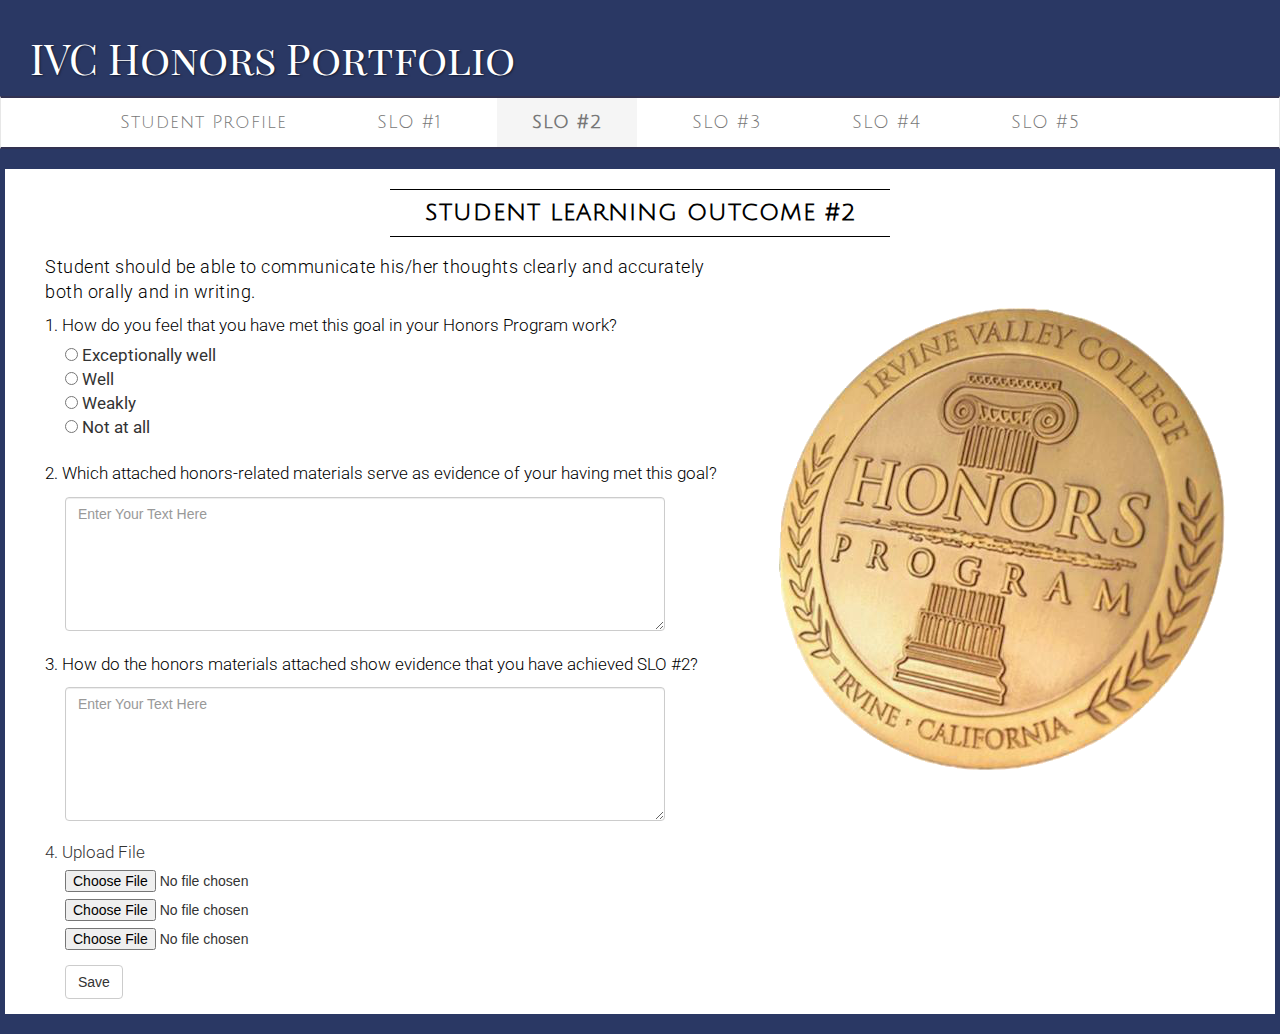
==== SLO2.html @ 1f9bc881 "IVC website as it is now" ====
<!DOCTYPE html>
    <html lang="en">

    <head>
         <meta charset="utf-8">
         <!--Allows for mobile viewing of webpages-->
         <meta name="viewport" content="width=device-width, initial-scale=1.0">
         <title>Honors Portfolio</title> 
         <!-- Linking the Bootstrap CSS to our HTML -->
         <link href="css/bootstrap.css" rel="stylesheet">
	 <link href="css/style.css" rel="stylesheet"> 
	 <link href='http://fonts.googleapis.com/css?family=Playfair+Display+SC' rel='stylesheet' type='text/css'>
	 <link href='http://fonts.googleapis.com/css?family=Roboto:300' rel='stylesheet' type='text/css'>
         <link href='http://fonts.googleapis.com/css?family=Julius+Sans+One' rel='stylesheet' type='text/css'>
    </head>

    <body>
      <div class="brand brand-shift">IVC Honors Portfolio</div>
      
  
      <!-- NAVIGATION BAR STUFF IS HERE --> 
      <nav class="navbar navbar-default" role="navigation">
        <div class="container">
            <div class="navbar-header">
                <button type="button" class="navbar-toggle" data-toggle="collapse" data-target=".navbar-ex1-collapse">
                    <span class="sr-only">Toggle navigation</span>
                    <span class="icon-bar"></span>
                    <span class="icon-bar"></span>
                    <span class="icon-bar"></span>
                </button>
                <a class="navbar-brand" href="student_profile.html">IVC HONORS PORTFOLIO</a>
            </div>
          
            <div class="collapse navbar-collapse navbar-ex1-collapse">
                <ul class="nav navbar-nav next-line">
                    <li><a href="student_profile.html">Student Profile</a>
                    </li>
                    <li><a href="SLO1.html">SLO #1</a>
                    </li>
                    <li class="chosen"><a href="SLO2.html">SLO #2</a>
                    </li>
                    <li><a href="SLO3.html">SLO #3</a>
                    </li>
		    <li><a href="SLO4.html">SLO #4</a>
                    </li>
		    <li><a href="SLO5.html">SLO #5</a>
                    </li>
                </ul>
            </div>
        
        </div>

    </nav>
    <!-- NAVIGATION BAR STUFF ENDS HERE -->

    <!-- SEGMENTED BOX STARTS HERE -->
    <div class="row">
            <div class="box">
                <div class="col-lg-12">
                    <hr class="top-bar">
                    <h2 class="intro-text text-center">Student Learning Outcome #2
                    </h2>
                    <hr class="bot-bar">
		    <img class="img-responsive img-border img-right slo-img" src="img/honors_medalion.png" alt="">
		    <h3 class="slo-text text-left first-line">Student should be able to communicate his/her thoughts 
				clearly and accurately
		    </h3>
		    <h3 class="slo-text text-left second-line"> both orally and in writing.
		    </h3>
		
		    <form>
			<p class="p-fonts">1. How do you feel that you have met this goal in your Honors Program work?</p>
			<div class="radio-border">
			   <input type="radio" name="SLO21" id="SLO21" value="Exceptionally_Well"> Exceptionally well<br>
			   <input type="radio" name="SLO21" id="SLO21" value="Well"> Well<br>
			   <input type="radio" name="SLO21" id="SLO21" value="Weakly"> Weakly<br>
			   <input type="radio" name="SLO21" id="SLO21" value="Not_At_All"> Not at all<br>
			</div>
		    </form>

		    <form>
			<p class="p-fonts">2. Which attached honors-related materials serve as evidence of your having met this goal?</p>
			<div class="slo-textbox-size">
			   <textarea class="form-control" rows="6" id="SLO22" placeholder="Enter Your Text Here"></textarea>
			</div>
		    </form>

		    <form>
			<p class="p-fonts">3. How do the honors materials attached show evidence that you have achieved SLO #2?</p>
			<div class="slo-textbox-size">
			   <textarea class="form-control" rows="6" id="SLO23" placeholder="Enter Your Text Here"></textarea>
			</div>
		    </form>

		    <form>
		       <div class="form-group">
    			  <label class="p-fonts">4. Upload File</label>
    		    	  <input type="file" class="slo-btn slo-file-upload" id="SLO241">
    			  <input type="file" class="slo-btn slo-file-upload" id="SLO242">
    			  <input type="file" class="slo-btn slo-file-upload" id="SLO243">
  		       </div>
		    </form>

		    <form>
			<div class="form-group">
			   <button type="submit" class="btn btn-default slo-btn">Save</button>
			</div>
		    </form>

                </div>
            </div>
        </div>
        <!-- SEGMENTED BOX ENDS HERE -->


       <script src="js/jquery-1.10.2.js"></script>
       <script src="js/bootstrap.js"></script>
    </body>
</html>
---- css/style.css ----
/* MOBILE STUFF GOES HERE */

body {
  background: rgba(19,34,83,0.9);
  -webkit-background-size: cover;
  -moz-background-size: cover;
  -o-background-size: cover;
  background-size: cover;
}

h1, h2, h4, h5, h6 {
  text-transform: uppercase;
  letter-spacing: 1px;
  color: #000000;
  margin-top: 10px;
  margin-bottom: 10px;
}

h3 {
  letter-spacing: 1px;
  font-weight: 1000;
  color: #000000;
}

p {
  line-height: 1.6;
  color: #000;
  margin-top: 10px;
  margin-bottom: 5px;
}

hr {
  border-color: #000000;
  max-width: 500px;
}

.profile-bars {
  max-width: 400px;
}

.top-bar {
  margin-bottom: 0px;
}

.bot-bar {
  margin-top: 0px;
}

label {
  font-family: 'Roboto', sans-serif;
  font-size: 1.2em;
  font-weight: 300;
}

form {
  margin-left: 25px;
}

/* NAVBAR STUFF GOES HERE */
.brand{
  display: none;
}


.navbar-brand {
  font-family:  'Playfair Display SC', serif;
  letter-spacing: 1px;
  font-size: 1em;
  color:#ffffff;
}

.navbar-nav {
  font-family: 'Julius Sans One', sans-serif;
  float: center;
  letter-spacing: 1px;
  font-weight: 550;
  background: #ffffff;
  color:#000000;
}

.navbar-default {
  background: #ffffff;
}

.brand-name {
  font-weight: 700;
  font-size: 1.5em;
  text-transform: capitalize;
  letter-spacing: normal;
  background:#ffffff;
}
/* NAV BAR STUFF ENDS HERE */


/* SEGMENTED BOX FOR THE FORM STARTS HERE */
.row {
  margin-right: 0px;
  margin-left: 0px;
}

.box {
  background: #ffffff;
  margin-bottom: 20px;
  margin-right: 5px;
  margin-left: 5px;
}

.intro-text {
  font-family: 'Julius Sans One', sans-serif;
  font-weight: bold;
  text-transform: uppercase;
  letter-spacing: 1px;
  font-size: 1.675em;
  color:#000000;
}

.slo-text {
  font-family: 'Roboto', sans-serif;
  letter-spacing: .5px;
  font-size: 1.3em;
  font-weight: 300;
  color:#000000;
  margin-left: 25px;
}

.first-line {
  margin-bottom: 5px;
}

.second-line {
  margin-top: 0px;
}

.img-full {
  max-width: 100%;
  height: auto;
}

.img-responsive {
  max-width: 60%;
}

.img-border {
  float: none;
  margin: 0 auto 0;
  border: none;
}

.img-right {
  float: none;
  margin: 0 auto 0;
}

.radio-border {
  font-family: 'Roboto', sans-serif;
  margin: 4px 20px 20px;
  font-size: 1.2em;
}

.slo-textbox-size {
  max-width: 600px;
  margin-left: 20px;
  margin-bottom: 20px;
  margin-top: 10px;
}

.p-fonts {
  font-family: 'Roboto', sans-serif;
  font-weight: 300;
  font-size: 1.2em;
}

.slo-btn {
  margin-left:20px;
}

.slo-file-upload {
  margin-bottom: 7px;
}
/* SEGMENTED BOX FOR THE FORM ENDS HERE */

/* MOBILE STUFF ENDS HERE */


/* WEB STUFF STARTS HERE */
@media screen and (min-width: 768px) {

.brand {
  display: inherit;
  font-family:  'Playfair Display SC', serif;
  font-size: 3em;
  line-height: normal;
  text-align: left;
  text-transform: capitalize;
  margin: 0;
  padding: 30px 0 10px;
  color: #fff;
  text-shadow: 1px 1px 2px rgba(0, 0, 0, 0.5);
}

.brand-shift {
  margin-left: 30px;
}

/* NAVBAR STUFF STARTS HERE */
.navbar {
  border-radius: 0;
}

.navbar-header {
  display: none;
}

.navbar {
  min-height: 0;
}

.navbar-default {
  background: #ffffff;
  border-top: 2px solid #323251;
  border-bottom: 2px solid #323251;
}

.nav>li>a {
  padding: 15px;
}

.navbar-nav>li>a {
  line-height: normal;
}

.navbar-nav>li {
  margin-left: 0px;
  margin-right: 20px;
  padding-right: 20px;
  padding-left: 20px;
}

.navbar-nav {
  float: center;
  margin: 0 auto;
  display: table;
  table-layout: fixed;
  font-size: 1.25em;
  letter-spacing: 1px;
  color: #ffffff;
}

.next-line {
  float: center;
}

.chosen{
  font-weight: bold;
  background: #f5f5f5;
}

/* NAVBAR STUFF ENDS HERE */

/* IMAGE STUFF STARTS HERE */
.img-right {
  float: right;
  margin-top: 30px;
  margin-right: 60px;
  margin-bottom: 30px;
  border:none;
}

.slo-img {
  max-width: 40%;
  margin-right: 35px;
  margin-top: 50px;
  margin-bottom: 50px;
}

.profile-img {
  margin-top: 15px;
}
/* IMAGE STUFF ENDS HERE */

.textbox-size {
  width: 600px;
}

.student-profile-form {
  margin-left: 50px;
}

}
/* WEB STUFF ENDS HERE */


@media screen and (min-width: 1200px) {
    .box:after {
        content: '';
        display: table;
        clear: both;
    }
}
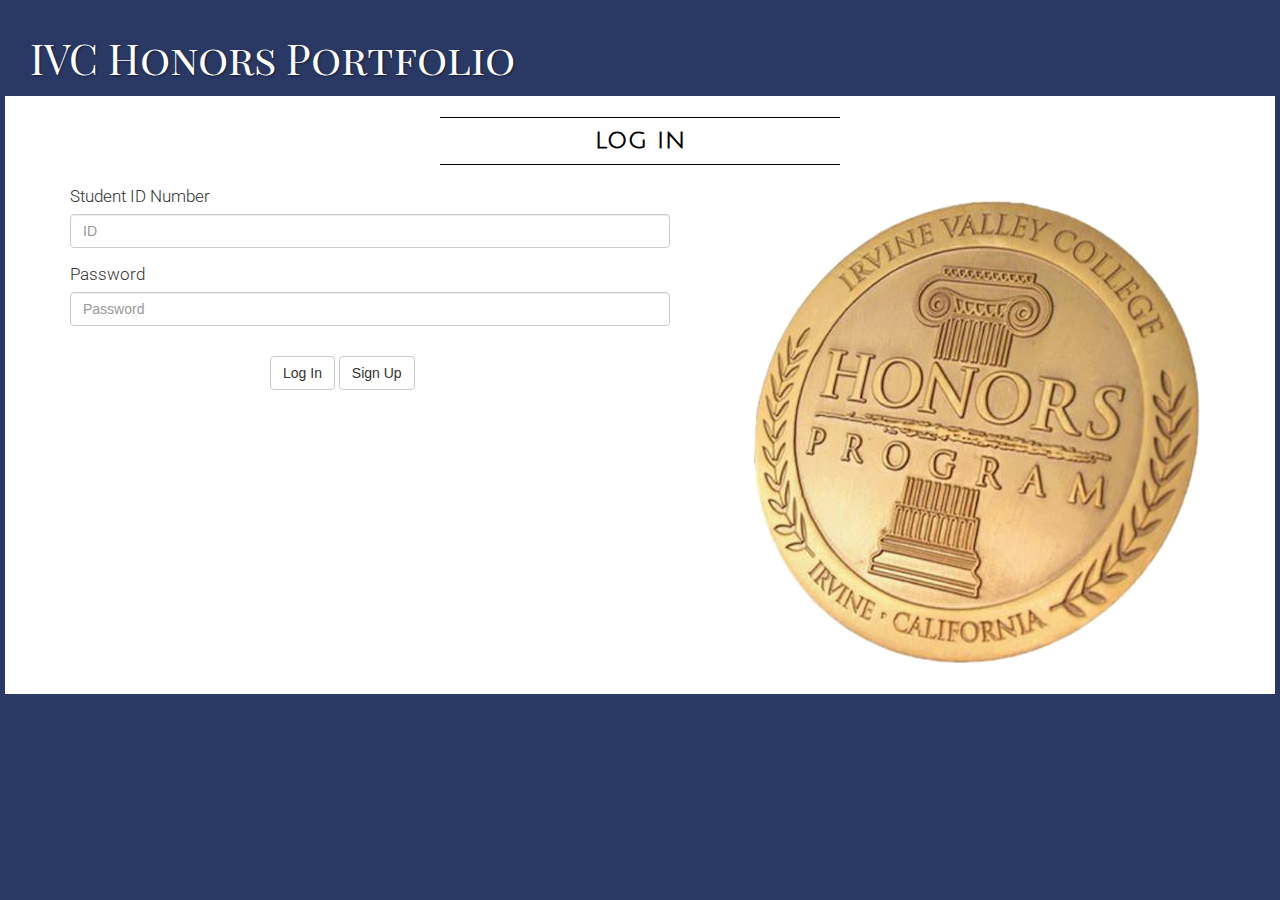
==== commit 83817a74: "more modified and updated files" ====
--- a/SLO2.html
+++ b/SLO2.html
@@ -2,6 +2,7 @@
     <html lang="en">
 
     <head>
+	 <script src="js/parse-1.2.19.min.js"></script>
          <meta charset="utf-8">
          <!--Allows for mobile viewing of webpages-->
          <meta name="viewport" content="width=device-width, initial-scale=1.0">
@@ -14,8 +15,13 @@
          <link href='http://fonts.googleapis.com/css?family=Julius+Sans+One' rel='stylesheet' type='text/css'>
     </head>
 
-    <body>
-      <div class="brand brand-shift">IVC Honors Portfolio</div>
+    <body onload = "userCheck()">
+      <div class="brand brand-shift">IVC Honors Portfolio
+          <button type="button" class="btn btn-default logout-btn" 
+		onclick="settingsPage()" id="settings">Settings</button>
+          <button type="button" class="btn btn-default" onclick="logMeOut()" 
+		id="logOut">Log Out</button>
+      </div>
       
   
       <!-- NAVIGATION BAR STUFF IS HERE --> 
@@ -103,7 +109,7 @@
 
 		    <form>
 			<div class="form-group">
-			   <button type="submit" class="btn btn-default slo-btn">Save</button>
+			   <button type="button" class="btn btn-default slo-btn mobile-save">Save</button>
 			</div>
 		    </form>
 
@@ -115,5 +121,6 @@
 
        <script src="js/jquery-1.10.2.js"></script>
        <script src="js/bootstrap.js"></script>
+       <script src="js/allpagesscript.js"></script>
     </body>
 </html>--- a/css/style.css
+++ b/css/style.css
@@ -52,13 +52,22 @@
   font-weight: 300;
 }
 
-form {
-  margin-left: 25px;
-}
-
 /* NAVBAR STUFF GOES HERE */
 .brand{
   display: none;
+}
+
+.login-brand{
+  display: inherit;
+  font-family:  'Playfair Display SC', serif;
+  font-size: 2em;
+  line-height: normal;
+  text-align: left;
+  text-transform: capitalize;
+  margin: 0;
+  padding: 10px 19px 10px;
+  color: #fff;
+  text-shadow: 1px 1px 2px rgba(0, 0, 0, 0.5);
 }
 
 
@@ -103,6 +112,8 @@
   margin-bottom: 20px;
   margin-right: 5px;
   margin-left: 5px;
+  padding-top: 1px;
+  padding-bottom: 1px;
 }
 
 .intro-text {
@@ -120,7 +131,7 @@
   font-size: 1.3em;
   font-weight: 300;
   color:#000000;
-  margin-left: 25px;
+  margin-left: 15px;
 }
 
 .first-line {
@@ -154,12 +165,12 @@
 .radio-border {
   font-family: 'Roboto', sans-serif;
   margin: 4px 20px 20px;
+  margin-left: 10px;
   font-size: 1.2em;
 }
 
 .slo-textbox-size {
   max-width: 600px;
-  margin-left: 20px;
   margin-bottom: 20px;
   margin-top: 10px;
 }
@@ -170,13 +181,34 @@
   font-size: 1.2em;
 }
 
-.slo-btn {
-  margin-left:20px;
-}
-
 .slo-file-upload {
   margin-bottom: 7px;
 }
+
+.login-form {
+  margin-left: 80px;
+}
+
+.signup-form {
+  margin-left: 100px;
+}
+
+.mobile-save {
+  margin-left: 120px;
+}
+
+.settings-change-btn {
+  margin-top: 10px;
+  margin-left: 80px;
+}
+
+.settings-pg-item {
+  display: none;
+}
+
+.settings-bot-btn {
+  margin-left: 95px;
+}
 /* SEGMENTED BOX FOR THE FORM ENDS HERE */
 
 /* MOBILE STUFF ENDS HERE */
@@ -184,6 +216,10 @@
 
 /* WEB STUFF STARTS HERE */
 @media screen and (min-width: 768px) {
+
+form {
+  margin-left: 25px;
+}
 
 .brand {
   display: inherit;
@@ -198,11 +234,21 @@
   text-shadow: 1px 1px 2px rgba(0, 0, 0, 0.5);
 }
 
+.login-brand{
+  padding: 30px 0 10px;
+  font-size: 3em;
+}
+
 .brand-shift {
   margin-left: 30px;
 }
 
 /* NAVBAR STUFF STARTS HERE */
+/*
+.nav > li {
+  display:none;
+}
+*/
 .navbar {
   border-radius: 0;
 }
@@ -253,6 +299,14 @@
 .chosen{
   font-weight: bold;
   background: #f5f5f5;
+}
+
+.signup-nav {
+  display: none;
+}
+
+.mobile-back {
+  display: none;
 }
 
 /* NAVBAR STUFF ENDS HERE */
@@ -282,8 +336,53 @@
   width: 600px;
 }
 
+.slo-textbox-size {
+  margin-left: 20px;
+}
+
 .student-profile-form {
   margin-left: 50px;
+}
+
+.login-form {
+  margin-left: 200px;
+  margin-top: 30px;
+}
+
+.logout-btn {
+  margin-left: 620px;
+}
+
+.sign-up-back-btn {
+  margin-left: 720px;
+}
+
+.settings-logout-btn {
+  margin-left: 720px;
+}
+
+.slo-btn {
+  margin-left:20px;
+}
+
+.slo-text {
+  margin-left: 25px;
+}
+
+.radio-border {
+  margin-left: 20px;
+}
+
+.mobile-save {
+  margin-left: 250px;
+}
+
+.settings-change-btn {
+  margin-left: 210px;
+}
+
+.settings-bot-btn {
+  margin-left: 240px;
 }
 
 }
